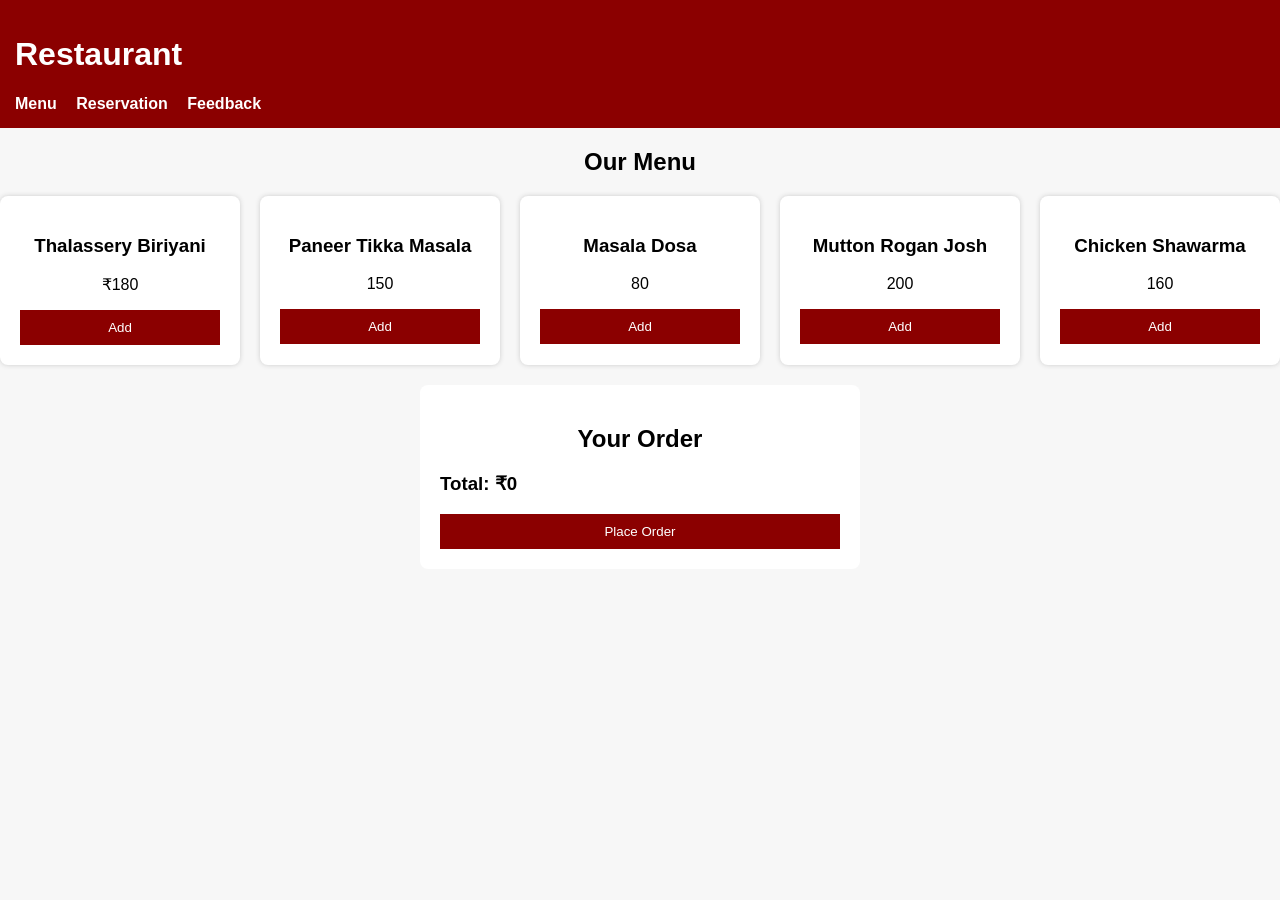
==== index.html @ 338cafe1 "first commit" ====
<!DOCTYPE html>
<html>
<head>
  <title>Restaurant - Order Online</title>
  <link rel="stylesheet" href="style.css">
</head>
<body>

<header>
  <h1>Restaurant</h1>
  <nav>
    <a href="index.html">Menu</a>
    <a href="reservation.html">Reservation</a>
    <a href="feedback.html">Feedback</a>
  </nav>
</header>

<h2>Our Menu</h2>

<div class="menu-grid">

  <div class="menu-item">
    <h3>Thalassery Biriyani</h3>
    <p>₹180</p>
    <button onclick="addToCart('Chicken Biryani', 180)">Add</button>
  </div>

  <div class="menu-item">
    <h3>Paneer Tikka Masala</h3>
    <p>150</p>
    <button onclick="addToCart('Paneer Tikka Masala', 150)">Add</button>
  </div>

  <div class="menu-item">
    <h3>Masala Dosa</h3>
    <p>80</p>
    <button onclick="addToCart('Masala Dosa', 80)">Add</button>
  </div>

  <div class="menu-item">
    <h3>Mutton Rogan Josh</h3>
    <p>200</p>
    <button onclick="addToCart('Mutton Rogan Josh', 200)">Add</button>
  </div>

  <div class="menu-item">
    <h3>Chicken Shawarma</h3>
    <p>160</p>
    <button onclick="addToCart('Chicken Shawarma',160)">Add</button>
  </div>

</div>

<section class="cart">
  <h2>Your Order</h2>
  <ul id="cartList"></ul>
  <h3>Total: ₹<span id="total">0</span></h3>
  <button onclick="placeOrder()">Place Order</button>
</section>

<script src="script.js"></script>
</body>
</html>
---- style.css ----
body {
  font-family: Arial, sans-serif;
  background: #f7f7f7;
  margin: 0;
}

header {
  background: #8b0000;
  color: white;
  padding: 15px;
}

nav a {
  color: white;
  margin-right: 15px;
  text-decoration: none;
  font-weight: bold;
}

h2 {
  text-align: center;
  margin: 20px 0;
}

.menu-grid {
  display: flex;
  justify-content: center;
  gap: 20px;
  flex-wrap: wrap;
}

.menu-item {
  background: white;
  padding: 20px;
  border-radius: 8px;
  width: 200px;
  text-align: center;
  box-shadow: 0 0 5px #ccc;
}

.cart, .form {
  background: white;
  max-width: 400px;
  margin: 20px auto;
  padding: 20px;
  border-radius: 8px;
}

.form input, .form textarea, .form select {
  width: 100%;
  padding: 10px;
  margin: 10px 0;
}

button {
  background: #8b0000;
  color: white;
  border: none;
  padding: 10px;
  width: 100%;
  cursor: pointer;
}

/* Login Page Styles */
body.login-page {
  background: #8b0000;
  min-height: 100vh;
  display: flex;
  align-items: center;
  justify-content: center;
  margin: 0;
}

.login-container {
  background: white;
  border-radius: 10px;
  padding: 40px;
  width: 90%;
  max-width: 400px;
  box-shadow: 0 4px 10px rgba(0, 0, 0, 0.2);
}

.login-logo {
  text-align: center;
  margin-bottom: 35px;
}

.login-logo h1 {
  font-size: 2rem;
  color: #8b0000;
  margin-bottom: 5px;
}

.login-logo p {
  color: #666;
  font-size: 0.9rem;
}

.login-welcome {
  text-align: center;
  color: #666;
  margin-bottom: 25px;
  font-size: 0.9rem;
}

.decorative-line {
  height: 2px;
  background: #8b0000;
  margin: 20px 0;
}

.login-form-group {
  margin-bottom: 20px;
}

.login-form-group label {
  display: block;
  color: #333;
  font-size: 0.9rem;
  font-weight: 600;
  margin-bottom: 8px;
}

.login-form-group input {
  width: 100%;
  padding: 12px;
  background: #f8f8f8;
  border: 1px solid #ddd;
  border-radius: 5px;
  color: #333;
  font-size: 1rem;
  box-sizing: border-box;
}

.login-form-group input:focus {
  outline: none;
  border-color: #8b0000;
}

.login-button {
  width: 100%;
  padding: 12px;
  background: #8b0000;
  border: none;
  border-radius: 5px;
  color: white;
  font-size: 1rem;
  font-weight: 600;
  cursor: pointer;
  margin-top: 10px;
}

.login-button:hover {
  background: #a00000;
}
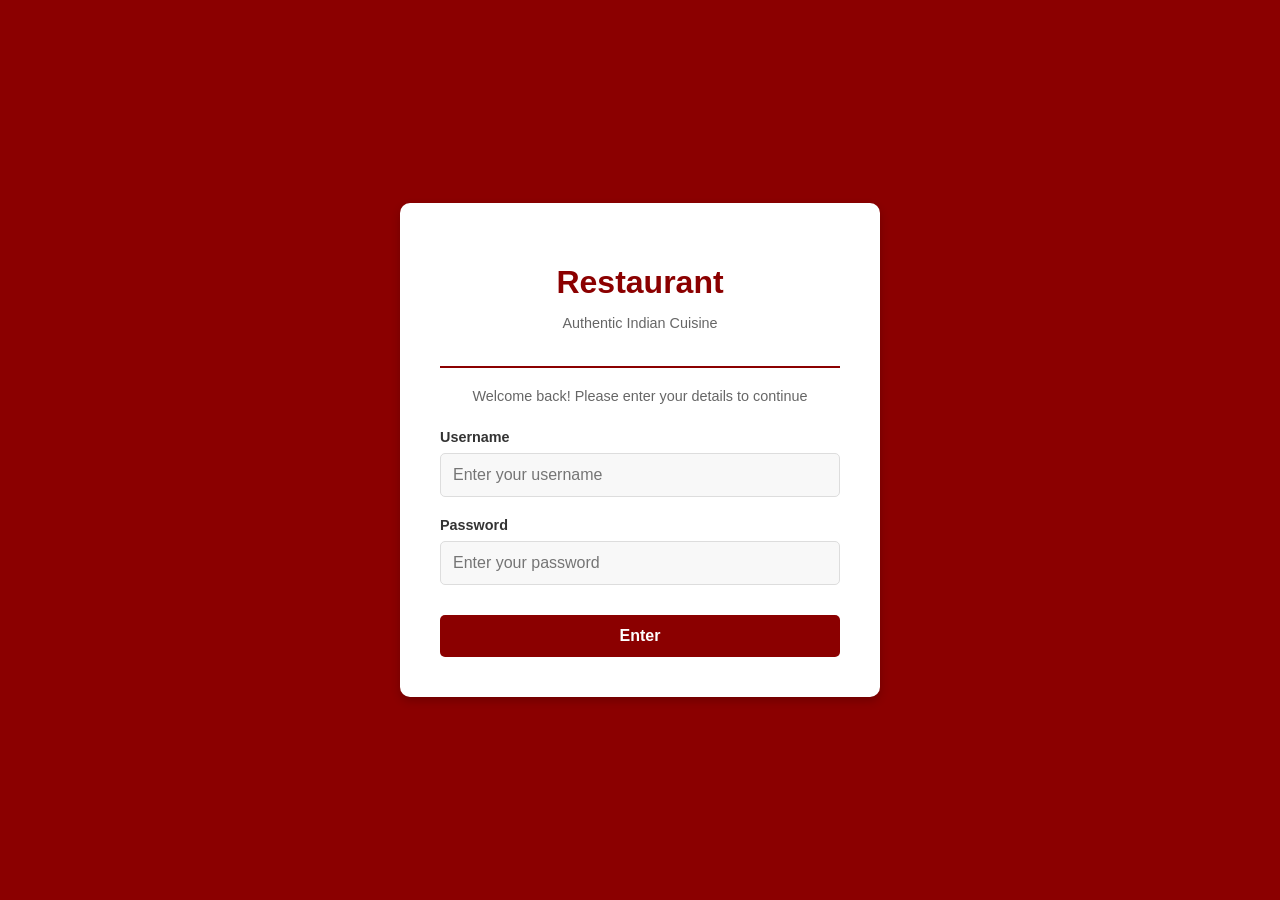
==== commit ccdbf49a: "starts from login now" ====
--- a/index.html
+++ b/index.html
@@ -1,64 +1,36 @@
 <!DOCTYPE html>
 <html>
 <head>
-  <title>Restaurant - Order Online</title>
+  <title>Restaurant - Login</title>
   <link rel="stylesheet" href="style.css">
 </head>
-<body>
+<body class="login-page">
 
-<header>
-  <h1>Restaurant</h1>
-  <nav>
-    <a href="index.html">Menu</a>
-    <a href="reservation.html">Reservation</a>
-    <a href="feedback.html">Feedback</a>
-  </nav>
-</header>
-
-<h2>Our Menu</h2>
-
-<div class="menu-grid">
-
-  <div class="menu-item">
-    <h3>Thalassery Biriyani</h3>
-    <p>₹180</p>
-    <button onclick="addToCart('Chicken Biryani', 180)">Add</button>
+<div class="login-container">
+  <div class="login-logo">
+    <h1>Restaurant</h1>
+    <p>Authentic Indian Cuisine</p>
   </div>
 
-  <div class="menu-item">
-    <h3>Paneer Tikka Masala</h3>
-    <p>150</p>
-    <button onclick="addToCart('Paneer Tikka Masala', 150)">Add</button>
-  </div>
+  <div class="decorative-line"></div>
 
-  <div class="menu-item">
-    <h3>Masala Dosa</h3>
-    <p>80</p>
-    <button onclick="addToCart('Masala Dosa', 80)">Add</button>
-  </div>
+  <p class="login-welcome">Welcome back! Please enter your details to continue</p>
 
-  <div class="menu-item">
-    <h3>Mutton Rogan Josh</h3>
-    <p>200</p>
-    <button onclick="addToCart('Mutton Rogan Josh', 200)">Add</button>
-  </div>
+  <form onsubmit="enterSite(event)">
+    <div class="login-form-group">
+      <label>Username</label>
+      <input type="text" placeholder="Enter your username" required>
+    </div>
 
-  <div class="menu-item">
-    <h3>Chicken Shawarma</h3>
-    <p>160</p>
-    <button onclick="addToCart('Chicken Shawarma',160)">Add</button>
-  </div>
+    <div class="login-form-group">
+      <label>Password</label>
+      <input type="password" placeholder="Enter your password" required>
+    </div>
 
+    <button type="submit" class="login-button">Enter</button>
+  </form>
 </div>
-
-<section class="cart">
-  <h2>Your Order</h2>
-  <ul id="cartList"></ul>
-  <h3>Total: ₹<span id="total">0</span></h3>
-  <button onclick="placeOrder()">Place Order</button>
-</section>
 
 <script src="script.js"></script>
 </body>
 </html>
-
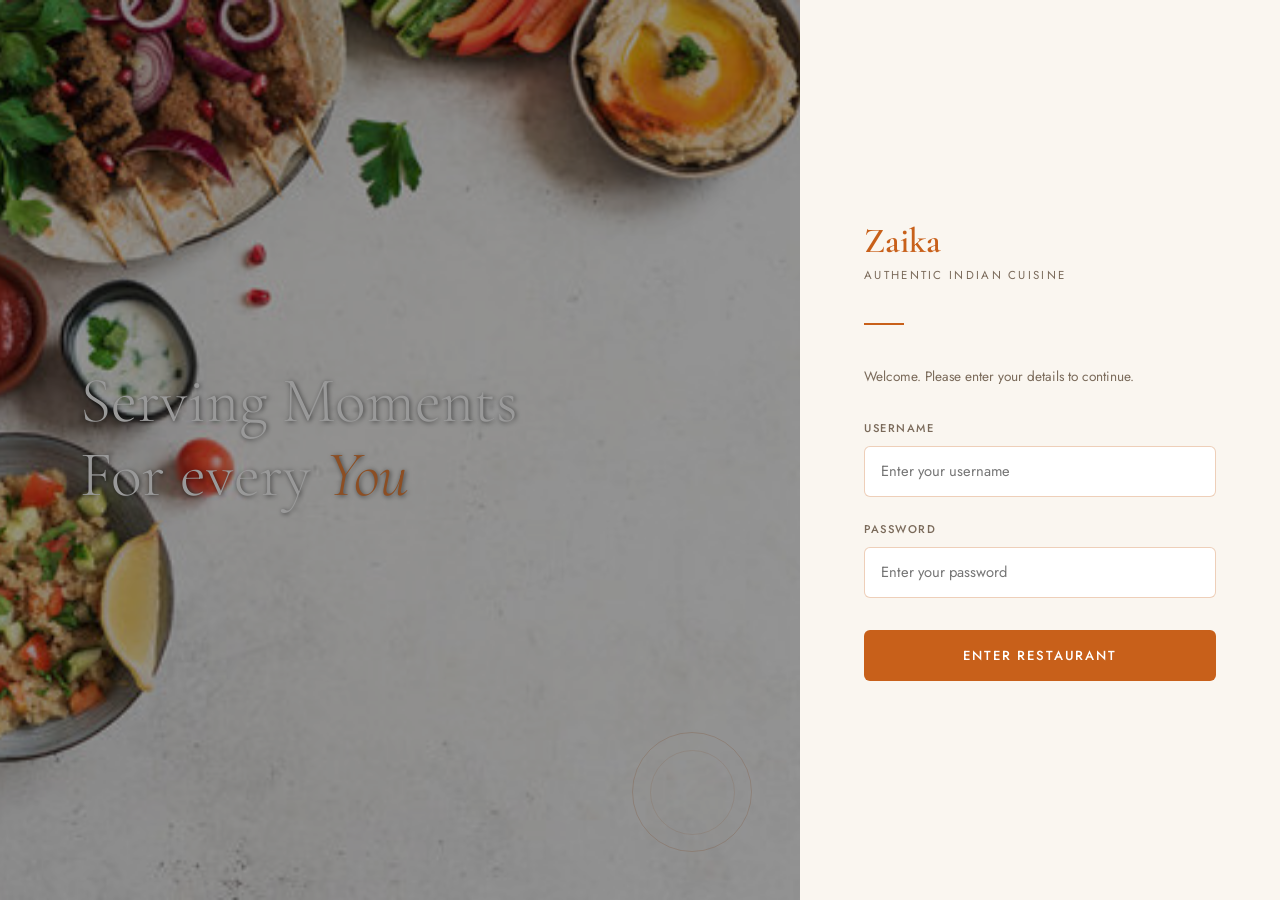
==== commit f022f680: "minor changes" ====
--- a/index.html
+++ b/index.html
@@ -1,36 +1,148 @@
 <!DOCTYPE html>
-<html>
+<html lang="en">
 <head>
-  <title>Restaurant - Login</title>
+  <meta charset="UTF-8">
+  <meta name="viewport" content="width=device-width, initial-scale=1.0">
+  <title>Login</title>
   <link rel="stylesheet" href="style.css">
+  <style>
+    body { background: var(--charcoal); }
+
+    .login-wrapper {
+      display: flex;
+      min-height: 100vh;
+    }
+
+    .login-left {
+      flex: 1;
+      background: url('images/bg2.jpg') center/cover no-repeat;
+      display: flex;
+      flex-direction: column;
+      justify-content: center;
+      align-items: flex-start;
+      padding: 5rem;
+      position: relative;
+      overflow: hidden;
+    }
+    .login-left::before {
+      content: '';
+      position: absolute; inset: 0;
+      background-color: rgba(0,0,0,0.4);
+      z-index: 1;
+    }
+    .login-tagline {
+      font-family: 'Cormorant Garamond', serif;
+      font-size: clamp(2.5rem, 5vw, 4.5rem);
+      font-weight: 300;
+      color: #ffffff;
+      line-height: 1.15;
+      margin-bottom: 1.5rem;
+      position: relative;
+      text-shadow: 1px 1px 5px rgba(0, 0, 0, 0.6);
+    }
+    .login-tagline em { color: var(--saffron-light); font-style: italic; }
+    .login-ornament {
+      position: absolute;
+      bottom: 3rem; right: 3rem;
+      width: 120px; height: 120px;
+      border: 1px solid rgba(200,96,26,0.2);
+      border-radius: 50%;
+      display: flex; align-items: center; justify-content: center;
+    }
+    .login-ornament::before {
+      content: '';
+      width: 85px; height: 85px;
+      border: 1px solid rgba(200,96,26,0.12);
+      border-radius: 50%;
+    }
+
+    /* ── Right panel ── */
+    .login-right {
+      width: 480px;
+      background: var(--cream);
+      display: flex;
+      flex-direction: column;
+      justify-content: center;
+      padding: 4rem;
+    }
+    .login-logo {
+      font-family: 'Cormorant Garamond', serif;
+      font-size: 2.2rem;
+      font-weight: 600;
+      color: var(--saffron);
+      margin-bottom: 0.3rem;
+    }
+    .login-subtitle {
+      font-size: 0.72rem;
+      letter-spacing: 0.2em;
+      text-transform: uppercase;
+      color: var(--text-muted);
+      margin-bottom: 2.5rem;
+    }
+    .login-divider {
+      width: 40px; height: 2px;
+      background: var(--saffron);
+      margin-bottom: 2.5rem;
+    }
+    .login-welcome {
+      font-size: 0.85rem;
+      color: var(--text-muted);
+      margin-bottom: 2rem;
+      line-height: 1.7;
+    }
+    .login-footer-text {
+      text-align: center;
+      font-size: 0.78rem;
+      color: var(--text-light);
+      margin-top: 1.5rem;
+    }
+    .login-footer-text a {
+      color: var(--saffron);
+      text-decoration: none;
+    }
+    @media (max-width: 768px) {
+      .login-left { display: none; }
+      .login-right { width: 100%; padding: 2.5rem; }
+    }
+  </style>
 </head>
-<body class="login-page">
+<body>
+  <div class="login-wrapper">
 
-<div class="login-container">
-  <div class="login-logo">
-    <h1>Restaurant</h1>
-    <p>Authentic Indian Cuisine</p>
+    <div class="login-left">
+      <div class="login-tagline">
+        Serving Moments<br>For every <em>You</em><br>
+      </div>
+      <div class="login-ornament"></div>
+    </div>
+
+    <div class="login-right">
+      <div class="login-logo">Zaika</div>
+      <p class="login-subtitle">Authentic Indian Cuisine</p>
+      <div class="login-divider"></div>
+      <p class="login-welcome">Welcome. Please enter your details to continue.</p>
+
+      <form onsubmit="handleLogin(event)">
+        <div class="form-group">
+          <label for="username">Username</label>
+          <input id="username" type="text" placeholder="Enter your username" required>
+        </div>
+        <div class="form-group">
+          <label for="password">Password</label>
+          <input id="password" type="password" placeholder="Enter your password" required>
+        </div>
+        <button type="submit" class="btn-primary">Enter Restaurant</button>
+      </form>
+
+    </div>
+
   </div>
 
-  <div class="decorative-line"></div>
-
-  <p class="login-welcome">Welcome back! Please enter your details to continue</p>
-
-  <form onsubmit="enterSite(event)">
-    <div class="login-form-group">
-      <label>Username</label>
-      <input type="text" placeholder="Enter your username" required>
-    </div>
-
-    <div class="login-form-group">
-      <label>Password</label>
-      <input type="password" placeholder="Enter your password" required>
-    </div>
-
-    <button type="submit" class="login-button">Enter</button>
-  </form>
-</div>
-
-<script src="script.js"></script>
+  <script>
+    function handleLogin(e) {
+      e.preventDefault();
+      window.location.href = 'menu.html';
+    }
+  </script>
 </body>
 </html>
--- a/style.css
+++ b/style.css
@@ -1,155 +1,305 @@
+@import url('https://fonts.googleapis.com/css2?family=Cormorant+Garamond:ital,wght@0,300;0,400;0,600;1,300;1,400&family=Jost:wght@300;400;500&display=swap');
+
+*, *::before, *::after { box-sizing: border-box; margin: 0; padding: 0; }
+
+:root {
+  --saffron: #C8601A;
+  --saffron-light: #E8823A;
+  --saffron-pale: #FDF3EB;
+  --spice: #7C2D12;
+  --gold-light: #D4A017;
+  --cream: #FAF6F0;
+  --cream-dark: #F0E8DC;
+  --charcoal: #1C1510;
+  --charcoal-mid: #3A2E26;
+  --text-muted: #7A6A5A;
+  --text-light: #A8998A;
+  --white: #FFFFFF;
+  --border: rgba(200,96,26,0.15);
+  --border-strong: rgba(200,96,26,0.3);
+  --shadow: 0 20px 60px rgba(28,21,16,0.12);
+  --shadow-sm: 0 4px 20px rgba(28,21,16,0.08);
+}
+
+html { scroll-behavior: smooth; }
+
 body {
-  font-family: Arial, sans-serif;
-  background: #f7f7f7;
-  margin: 0;
-}
-
-header {
-  background: #8b0000;
-  color: white;
-  padding: 15px;
-}
-
-nav a {
-  color: white;
-  margin-right: 15px;
+  font-family: 'Jost', sans-serif;
+  background: var(--cream);
+  color: var(--charcoal);
+  min-height: 100vh;
+  overflow-x: hidden;
+}
+
+/* ─── NAVIGATION ─── */
+nav {
+  position: fixed; top: 0; left: 0; right: 0; z-index: 100;
+  display: flex; align-items: center; justify-content: space-between;
+  padding: 0 3rem;
+  height: 72px;
+  background: rgba(250,246,240,0.92);
+  backdrop-filter: blur(12px);
+  border-bottom: 1px solid var(--border);
+}
+.nav-brand {
+  font-family: 'Cormorant Garamond', serif;
+  font-size: 1.8rem;
+  font-weight: 600;
+  color: var(--saffron);
+  letter-spacing: 0.04em;
   text-decoration: none;
-  font-weight: bold;
-}
-
-h2 {
-  text-align: center;
-  margin: 20px 0;
-}
-
-.menu-grid {
-  display: flex;
-  justify-content: center;
-  gap: 20px;
-  flex-wrap: wrap;
-}
-
-.menu-item {
-  background: white;
-  padding: 20px;
-  border-radius: 8px;
-  width: 200px;
-  text-align: center;
-  box-shadow: 0 0 5px #ccc;
-}
-
-.cart, .form {
-  background: white;
-  max-width: 400px;
-  margin: 20px auto;
-  padding: 20px;
-  border-radius: 8px;
-}
-
-.form input, .form textarea, .form select {
-  width: 100%;
-  padding: 10px;
-  margin: 10px 0;
-}
-
-button {
-  background: #8b0000;
+}
+.nav-brand span { color: var(--charcoal); font-style: italic; }
+.nav-links { display: flex; gap: 2rem; list-style: none; }
+.nav-links a {
+  font-size: 0.82rem;
+  font-weight: 500;
+  letter-spacing: 0.12em;
+  text-transform: uppercase;
+  color: var(--text-muted);
+  text-decoration: none;
+  padding-bottom: 3px;
+  border-bottom: 1.5px solid transparent;
+  transition: color 0.2s, border-color 0.2s;
+}
+.nav-links a:hover,
+.nav-links a.active { color: var(--saffron); border-color: var(--saffron); }
+.nav-cart-btn {
+  background: var(--saffron);
   color: white;
   border: none;
-  padding: 10px;
+  padding: 0.5rem 1.2rem;
+  border-radius: 40px;
+  font-family: 'Jost', sans-serif;
+  font-size: 0.8rem;
+  font-weight: 500;
+  letter-spacing: 0.08em;
+  cursor: pointer;
+  transition: background 0.2s, transform 0.15s;
+  display: flex; align-items: center; gap: 8px;
+}
+.nav-cart-btn:hover { background: var(--saffron-light); transform: translateY(-1px); }
+.cart-badge {
+  background: white;
+  color: var(--saffron);
+  width: 20px; height: 20px;
+  border-radius: 50%;
+  font-size: 0.7rem;
+  font-weight: 700;
+  display: flex; align-items: center; justify-content: center;
+}
+
+/* ─── PAGE HERO ─── */
+.page-hero {
+  background: var(--charcoal);
+  padding: 4rem 3rem 3.5rem;
+  text-align: center;
+  position: relative;
+  overflow: hidden;
+}
+.page-hero::before {
+  content: '';
+  position: absolute; inset: 0;
+  background: radial-gradient(ellipse at 50% 100%, rgba(200,96,26,0.15) 0%, transparent 70%);
+}
+.page-hero h1 {
+  font-family: 'Cormorant Garamond', serif;
+  font-size: clamp(2rem, 4vw, 3.2rem);
+  font-weight: 300;
+  color: var(--cream);
+  position: relative;
+  margin-bottom: 0.6rem;
+}
+.page-hero p {
+  font-size: 0.78rem;
+  letter-spacing: 0.2em;
+  text-transform: uppercase;
+  color: var(--saffron-light);
+  position: relative;
+}
+
+/* ─── FORMS ─── */
+.form-page-body {
+  max-width: 680px;
+  margin: 0 auto;
+  padding: 3.5rem 2rem;
+}
+.form-card {
+  background: var(--white);
+  border: 1px solid var(--border);
+  border-radius: 16px;
+  padding: 2.5rem;
+}
+.form-group { margin-bottom: 1.5rem; }
+.form-group label {
+  display: block;
+  font-size: 0.7rem;
+  font-weight: 500;
+  letter-spacing: 0.14em;
+  text-transform: uppercase;
+  color: var(--text-muted);
+  margin-bottom: 0.6rem;
+}
+.form-group input,
+.form-group select,
+.form-group textarea {
   width: 100%;
+  padding: 0.85rem 1rem;
+  background: var(--white);
+  border: 1px solid var(--border-strong);
+  border-radius: 6px;
+  font-family: 'Jost', sans-serif;
+  font-size: 0.92rem;
+  color: var(--charcoal);
+  transition: border-color 0.2s, box-shadow 0.2s;
+  outline: none;
+  appearance: none;
+}
+.form-group input:focus,
+.form-group select:focus,
+.form-group textarea:focus {
+  border-color: var(--saffron);
+  box-shadow: 0 0 0 3px rgba(200,96,26,0.1);
+}
+.form-group textarea { resize: vertical; min-height: 120px; }
+.form-row { display: grid; grid-template-columns: 1fr 1fr; gap: 1rem; }
+.form-info {
+  background: var(--saffron-pale);
+  border: 1px solid rgba(200,96,26,0.2);
+  border-radius: 8px;
+  padding: 1rem 1.2rem;
+  margin-bottom: 1.5rem;
+  font-size: 0.82rem;
+  color: var(--spice);
+  line-height: 1.6;
+}
+.btn-primary {
+  width: 100%;
+  padding: 1rem;
+  background: var(--saffron);
+  color: white;
+  border: none;
+  border-radius: 6px;
+  font-family: 'Jost', sans-serif;
+  font-size: 0.82rem;
+  font-weight: 500;
+  letter-spacing: 0.14em;
+  text-transform: uppercase;
   cursor: pointer;
-}
-
-/* Login Page Styles */
-body.login-page {
-  background: #8b0000;
-  min-height: 100vh;
-  display: flex;
-  align-items: center;
-  justify-content: center;
-  margin: 0;
-}
-
-.login-container {
-  background: white;
+  transition: background 0.2s, transform 0.15s, box-shadow 0.2s;
+  margin-top: 0.5rem;
+}
+.btn-primary:hover {
+  background: var(--saffron-light);
+  transform: translateY(-2px);
+  box-shadow: 0 8px 24px rgba(200,96,26,0.3);
+}
+.btn-primary:active { transform: translateY(0); }
+
+/* ─── CART PANEL ─── */
+.cart-overlay {
+  position: fixed; inset: 0; z-index: 200;
+  background: rgba(28,21,16,0.5);
+  display: none;
+  backdrop-filter: blur(4px);
+}
+.cart-overlay.open { display: block; }
+.cart-panel {
+  position: fixed; top: 0; right: -460px; bottom: 0;
+  width: 440px; z-index: 201;
+  background: var(--cream);
+  box-shadow: -20px 0 60px rgba(28,21,16,0.15);
+  display: flex; flex-direction: column;
+  transition: right 0.35s cubic-bezier(0.4,0,0.2,1);
+  padding: 2rem;
+}
+.cart-panel.open { right: 0; }
+.cart-header {
+  display: flex; justify-content: space-between; align-items: center;
+  margin-bottom: 2rem;
+  padding-bottom: 1rem;
+  border-bottom: 1px solid var(--border);
+}
+.cart-header h2 {
+  font-family: 'Cormorant Garamond', serif;
+  font-size: 1.6rem;
+  font-weight: 400;
+}
+.cart-close {
+  background: none; border: none; cursor: pointer;
+  font-size: 1.4rem; color: var(--text-muted);
+  line-height: 1; padding: 4px;
+}
+.cart-items { flex: 1; overflow-y: auto; }
+.cart-item {
+  display: flex; justify-content: space-between; align-items: center;
+  padding: 0.9rem 0;
+  border-bottom: 1px solid var(--border);
+}
+.cart-item-name { font-size: 0.9rem; }
+.cart-item-price {
+  font-family: 'Cormorant Garamond', serif;
+  font-size: 1.1rem;
+  color: var(--saffron);
+}
+.cart-item-remove {
+  background: none; border: none; cursor: pointer;
+  color: var(--text-light); font-size: 1rem; margin-left: 0.8rem;
+  transition: color 0.15s;
+}
+.cart-item-remove:hover { color: var(--saffron); }
+.cart-footer { padding-top: 1.5rem; border-top: 1px solid var(--border); }
+.cart-total {
+  display: flex; justify-content: space-between;
+  font-family: 'Cormorant Garamond', serif;
+  font-size: 1.4rem;
+  margin-bottom: 1.2rem;
+}
+.cart-empty {
+  text-align: center;
+  padding: 3rem 0;
+  color: var(--text-muted);
+  font-size: 0.9rem;
+  line-height: 1.8;
+}
+.cart-empty-icon { font-size: 2rem; margin-bottom: 1rem; opacity: 0.3; }
+
+/* ─── TOAST ─── */
+.success-toast {
+  display: none;
+  position: fixed; bottom: 2rem; right: 2rem; z-index: 300;
+  background: var(--charcoal);
+  color: var(--cream);
+  padding: 1rem 1.5rem;
   border-radius: 10px;
-  padding: 40px;
-  width: 90%;
-  max-width: 400px;
-  box-shadow: 0 4px 10px rgba(0, 0, 0, 0.2);
-}
-
-.login-logo {
+  border-left: 4px solid var(--saffron);
+  font-size: 0.88rem;
+  box-shadow: var(--shadow);
+  animation: slideUp 0.4s ease;
+}
+@keyframes slideUp {
+  from { opacity: 0; transform: translateY(20px); }
+  to   { opacity: 1; transform: translateY(0); }
+}
+
+/* ─── FOOTER ─── */
+footer {
+  background: var(--charcoal);
+  color: rgba(250,246,240,0.45);
   text-align: center;
-  margin-bottom: 35px;
-}
-
-.login-logo h1 {
-  font-size: 2rem;
-  color: #8b0000;
-  margin-bottom: 5px;
-}
-
-.login-logo p {
-  color: #666;
-  font-size: 0.9rem;
-}
-
-.login-welcome {
-  text-align: center;
-  color: #666;
-  margin-bottom: 25px;
-  font-size: 0.9rem;
-}
-
-.decorative-line {
-  height: 2px;
-  background: #8b0000;
-  margin: 20px 0;
-}
-
-.login-form-group {
-  margin-bottom: 20px;
-}
-
-.login-form-group label {
-  display: block;
-  color: #333;
-  font-size: 0.9rem;
-  font-weight: 600;
-  margin-bottom: 8px;
-}
-
-.login-form-group input {
-  width: 100%;
-  padding: 12px;
-  background: #f8f8f8;
-  border: 1px solid #ddd;
-  border-radius: 5px;
-  color: #333;
-  font-size: 1rem;
-  box-sizing: border-box;
-}
-
-.login-form-group input:focus {
-  outline: none;
-  border-color: #8b0000;
-}
-
-.login-button {
-  width: 100%;
-  padding: 12px;
-  background: #8b0000;
-  border: none;
-  border-radius: 5px;
-  color: white;
-  font-size: 1rem;
-  font-weight: 600;
-  cursor: pointer;
-  margin-top: 10px;
-}
-
-.login-button:hover {
-  background: #a00000;
-}
+  padding: 2rem;
+  font-size: 0.78rem;
+  letter-spacing: 0.08em;
+  margin-top: 2rem;
+}
+footer strong { color: var(--saffron-light); }
+
+/* ─── RESPONSIVE ─── */
+@media (max-width: 768px) {
+  nav { padding: 0 1.2rem; }
+  .nav-links { display: none; }
+  .form-page-body { padding: 2rem 1rem; }
+  .page-hero { padding: 3rem 1.5rem 2.5rem; }
+  .cart-panel { width: 100%; right: -100%; }
+  .form-row { grid-template-columns: 1fr; }
+}
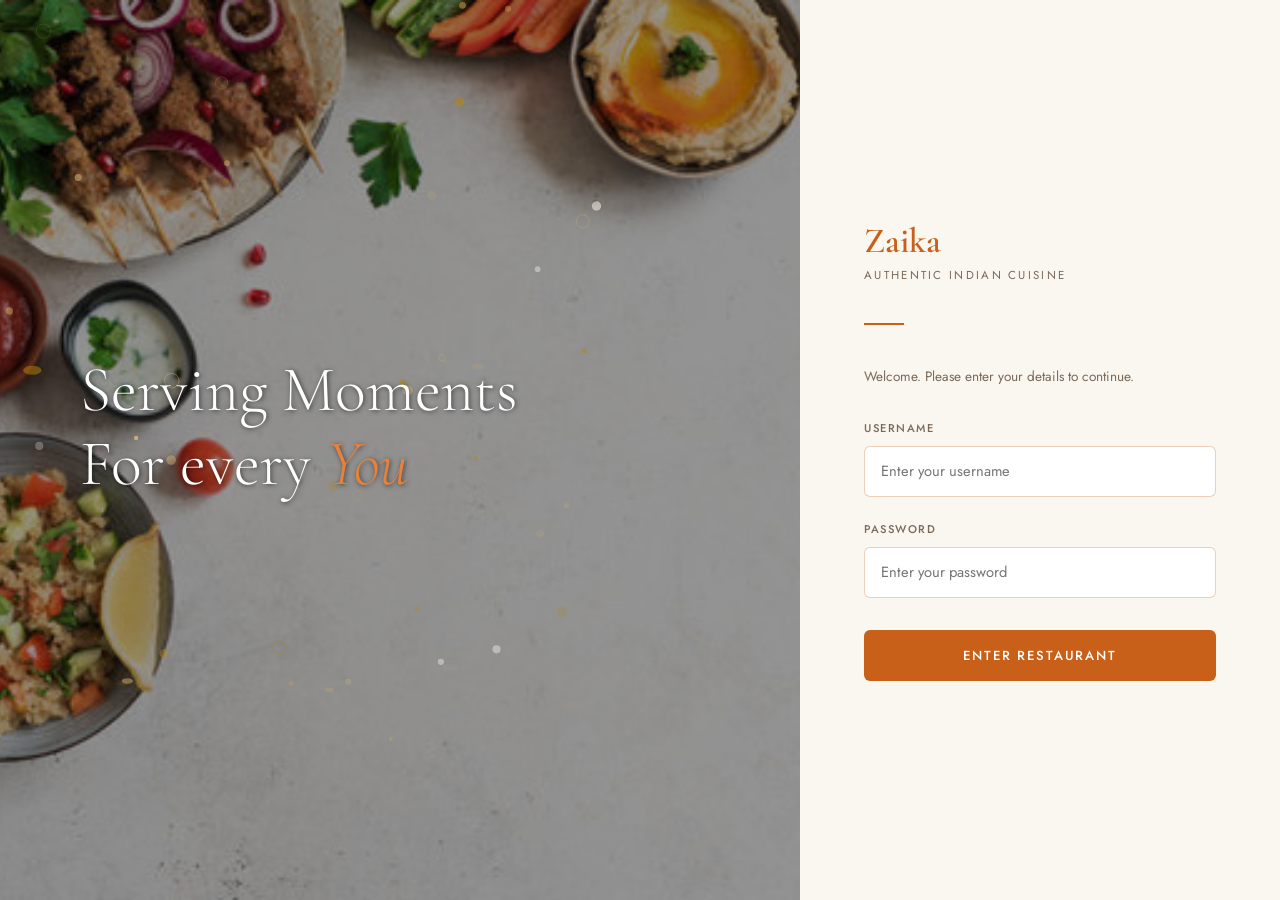
==== commit b5d85cd4: "added canvas" ====
--- a/index.html
+++ b/index.html
@@ -30,6 +30,16 @@
       background-color: rgba(0,0,0,0.4);
       z-index: 1;
     }
+    #particle-canvas {
+      position: absolute;
+      inset: 0;
+      width: 100%;
+      height: 100%;
+      z-index: 2;
+      pointer-events: none;
+    }
+
+
     .login-tagline {
       font-family: 'Cormorant Garamond', serif;
       font-size: clamp(2.5rem, 5vw, 4.5rem);
@@ -38,16 +48,13 @@
       line-height: 1.15;
       margin-bottom: 1.5rem;
       position: relative;
+      z-index: 3;
       text-shadow: 1px 1px 5px rgba(0, 0, 0, 0.6);
     }
     .login-tagline em { color: var(--saffron-light); font-style: italic; }
     .login-ornament {
-      position: absolute;
-      bottom: 3rem; right: 3rem;
-      width: 120px; height: 120px;
-      border: 1px solid rgba(200,96,26,0.2);
-      border-radius: 50%;
-      display: flex; align-items: center; justify-content: center;
+      z-index: 3;
+      position: relative;
     }
     .login-ornament::before {
       content: '';
@@ -110,6 +117,7 @@
   <div class="login-wrapper">
 
     <div class="login-left">
+      <canvas id="particle-canvas"></canvas>
       <div class="login-tagline">
         Serving Moments<br>For every <em>You</em><br>
       </div>
@@ -144,5 +152,6 @@
       window.location.href = 'menu.html';
     }
   </script>
+  <script src="script.js"></script>
 </body>
 </html>
